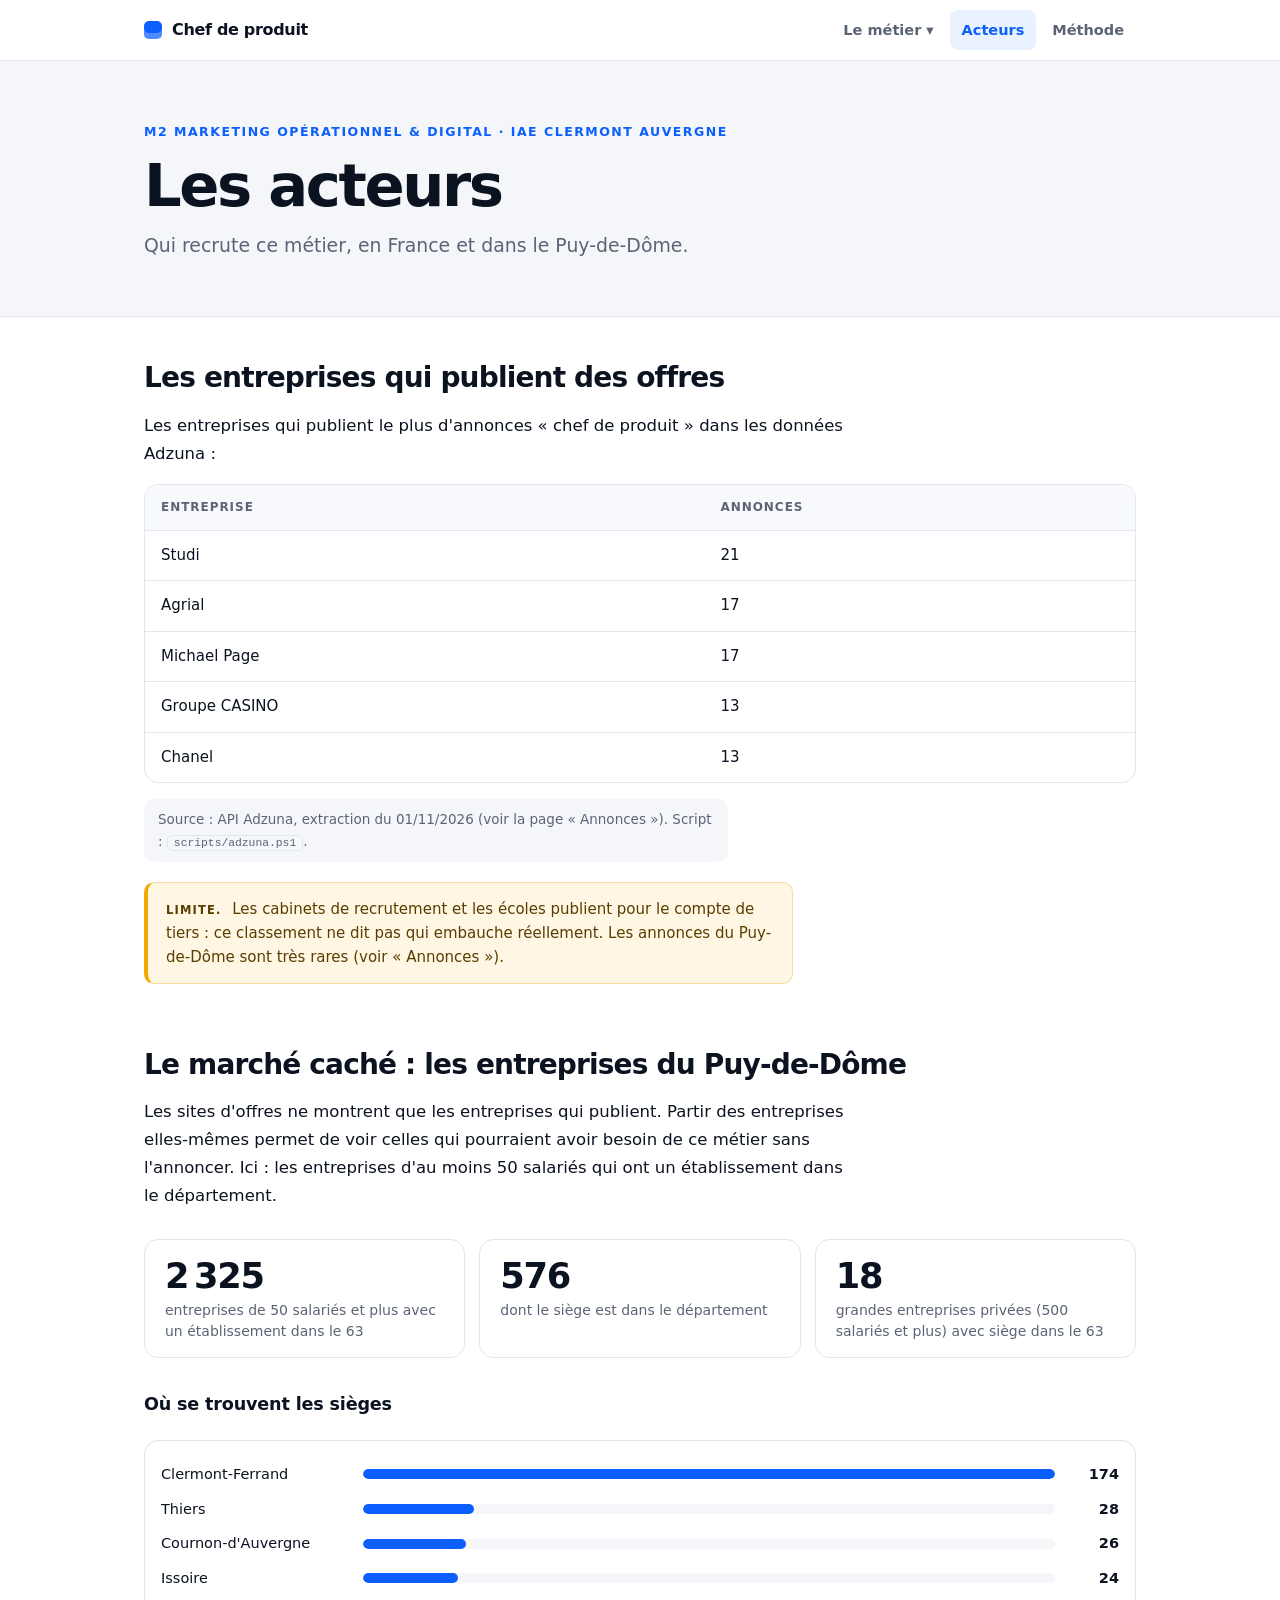
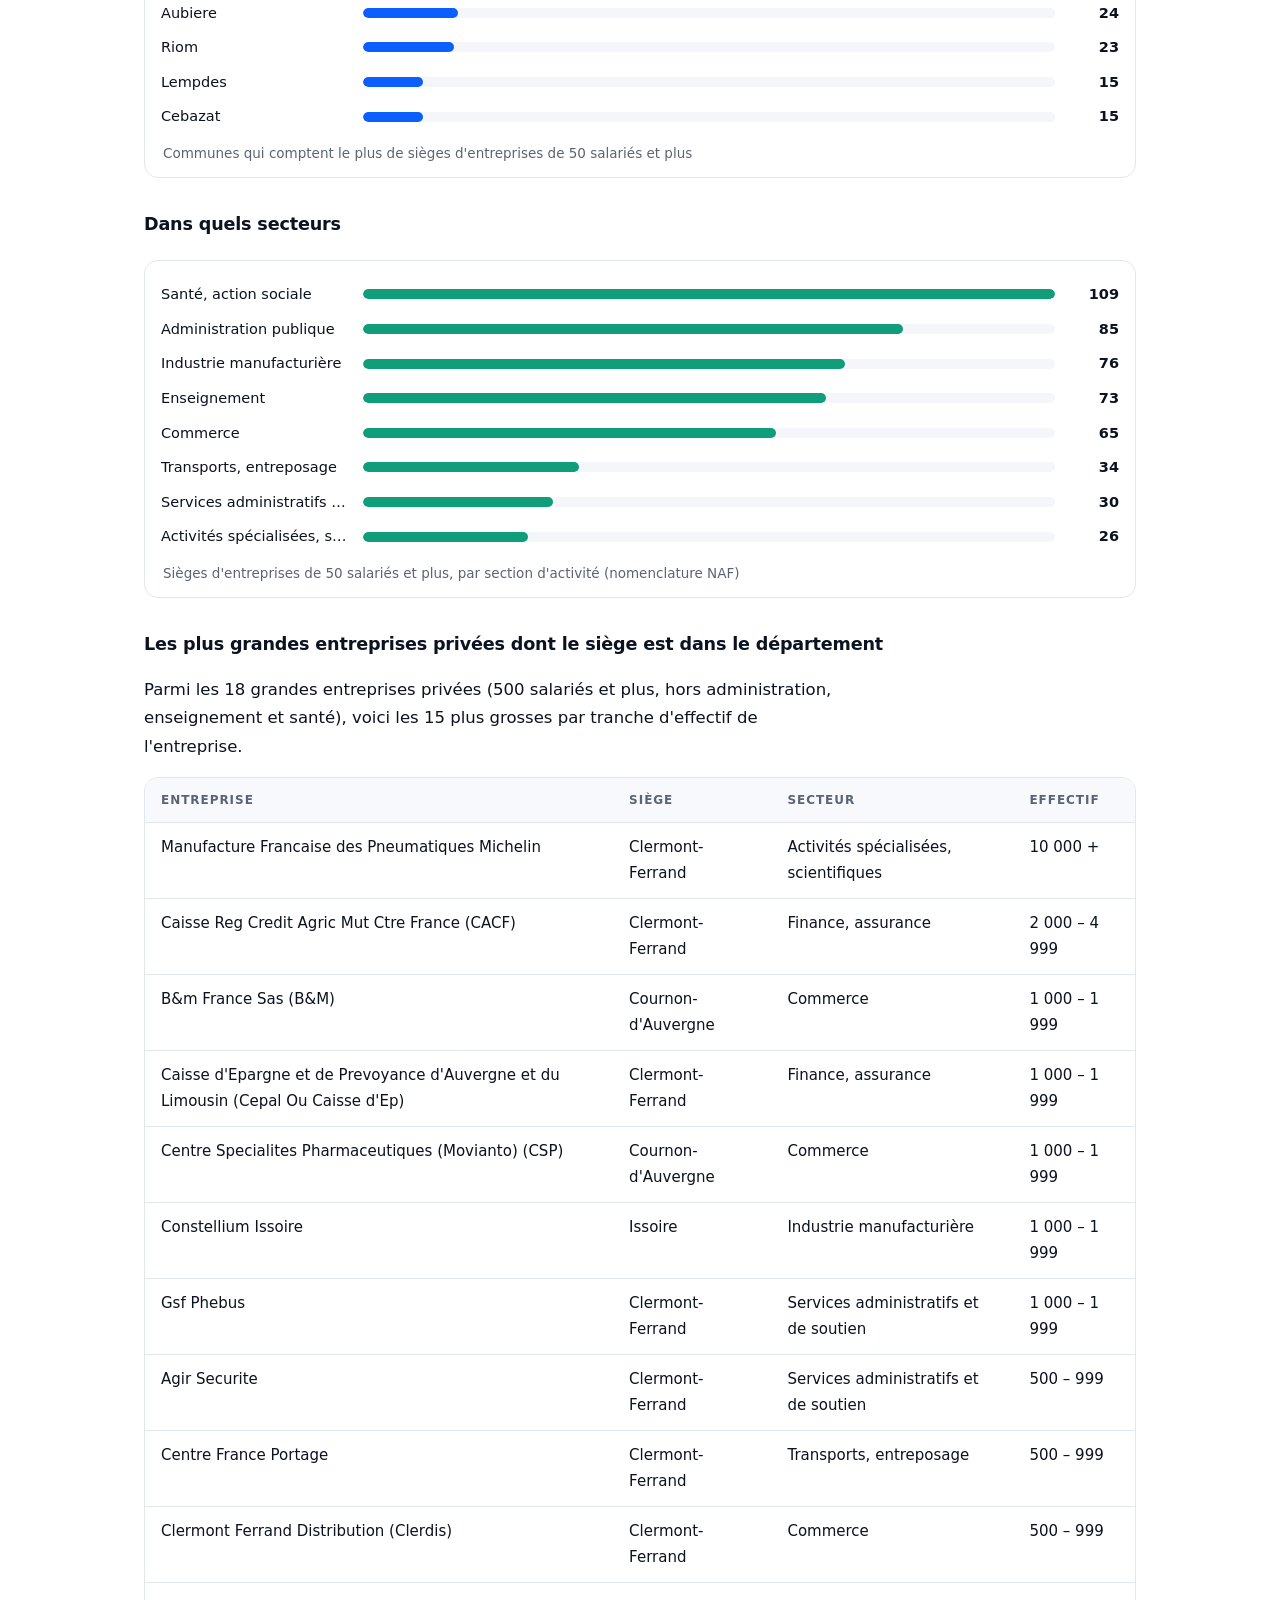
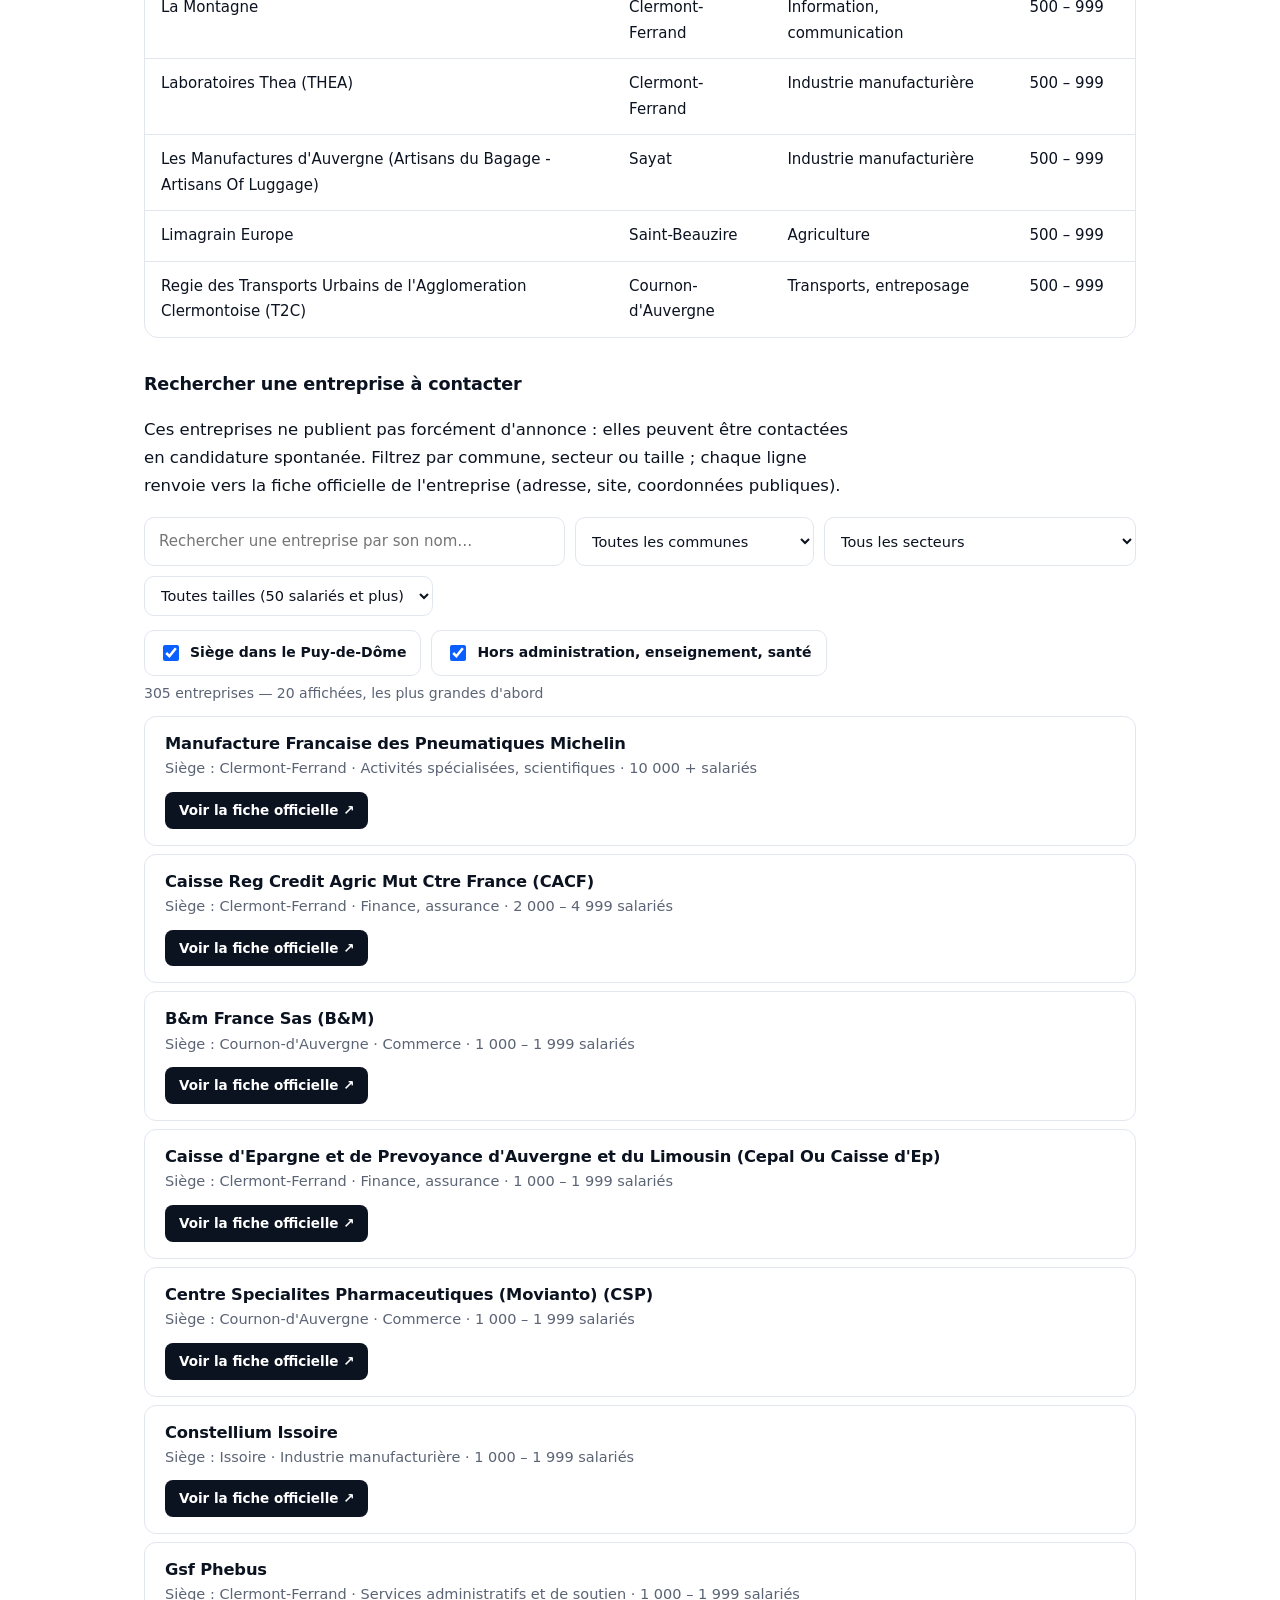
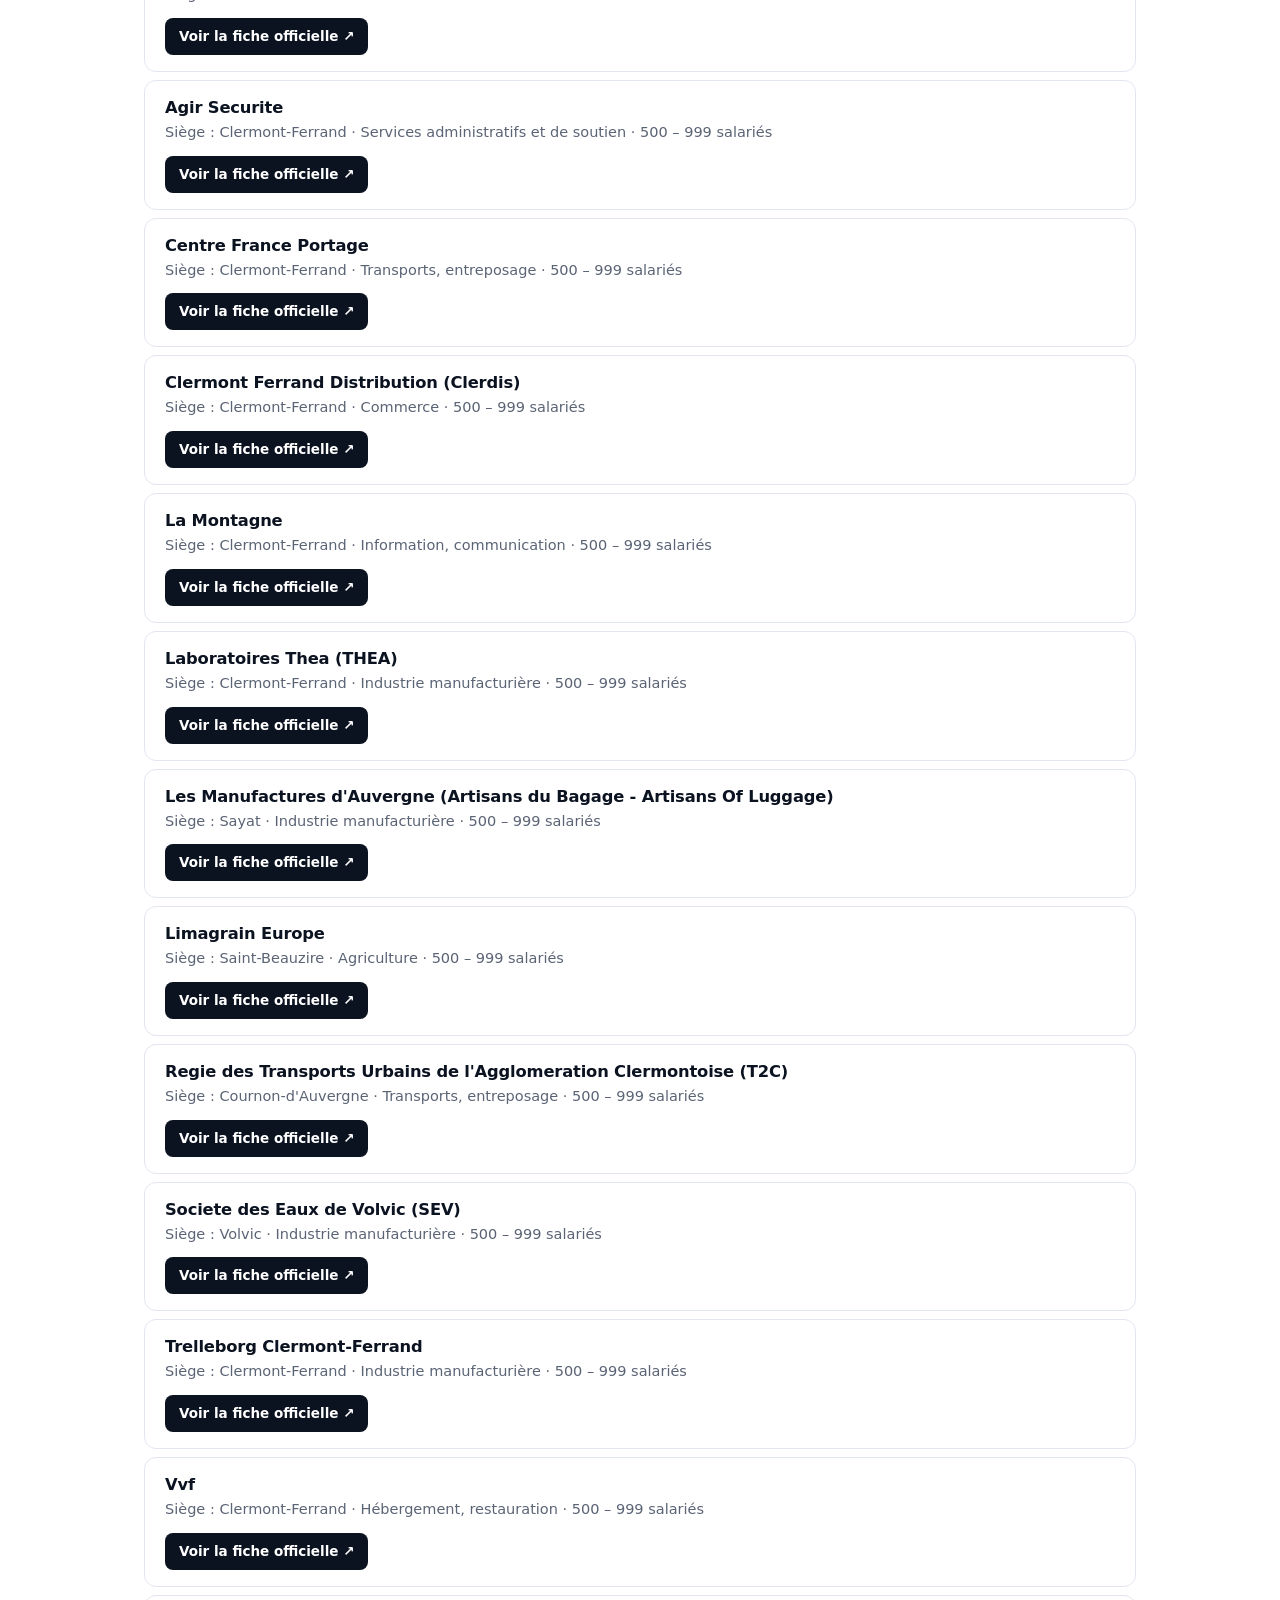
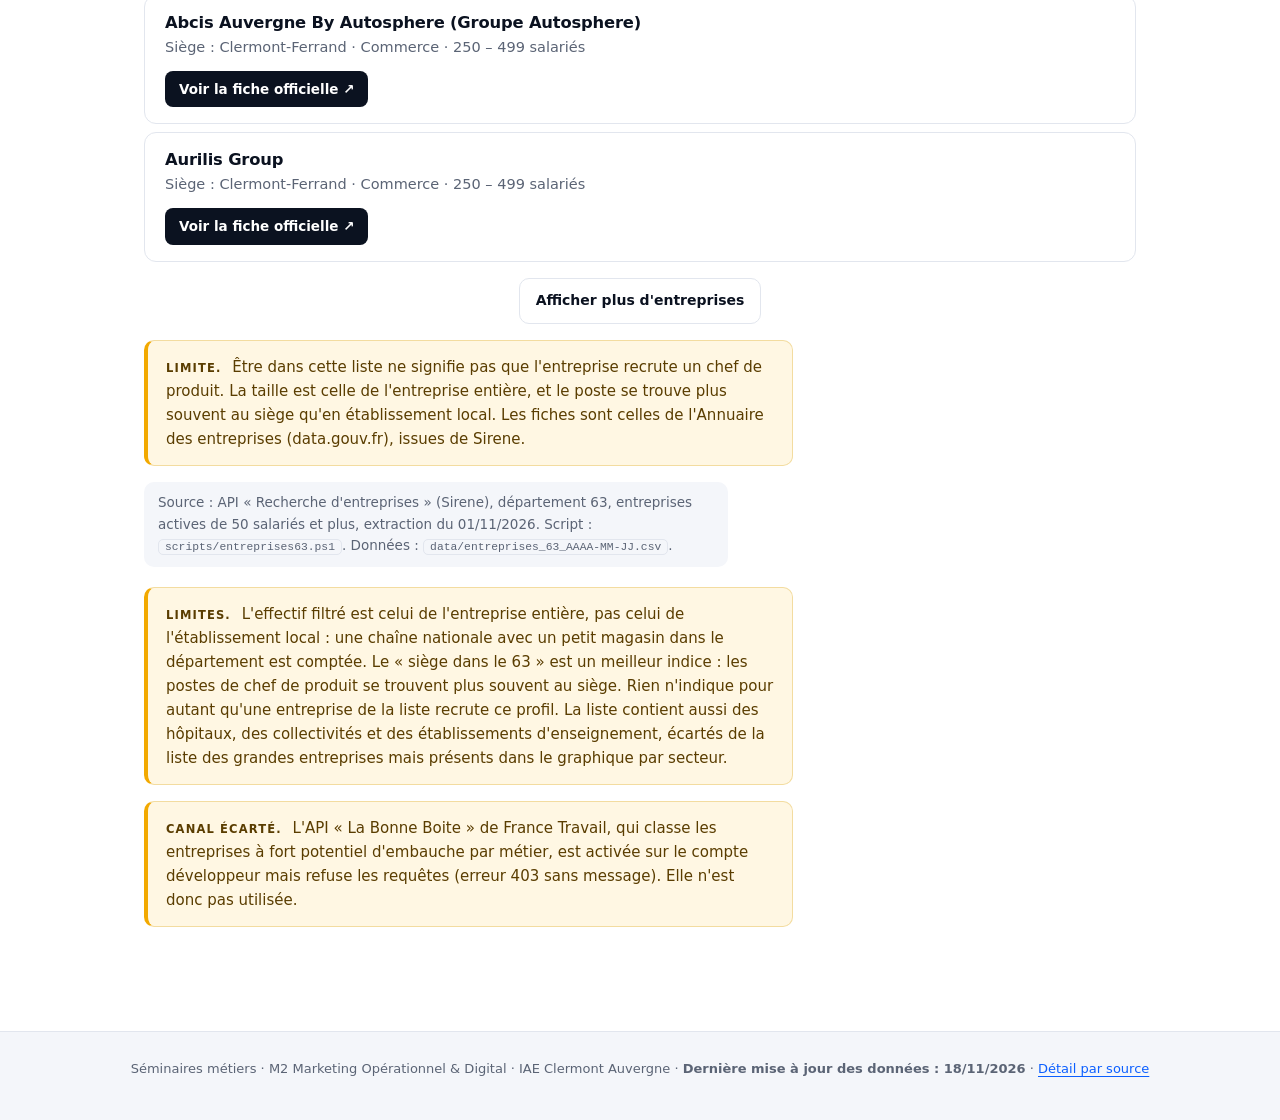
==== acteurs.html @ 7cf9a674 "Dates de mise a jour : pied de page, dates par source dans Methode, phrase obsolete corrigee Co-Auth" ====
<!doctype html>
<html lang="fr">
<head>
<meta charset="utf-8">
<meta name="viewport" content="width=device-width, initial-scale=1">
<title>Acteurs · chef de produit</title>
<link rel="icon" href="data:image/svg+xml,%3Csvg xmlns='http://www.w3.org/2000/svg' viewBox='0 0 32 32'%3E%3Crect width='32' height='32' rx='7' fill='%230b5fff'/%3E%3C/svg%3E">
<link rel="stylesheet" href="style.css?v=202611182126">
</head>
<body>
<main>
  <h1>Les acteurs</h1>
  <p class="chapeau">Qui recrute ce métier, en France et dans le Puy-de-Dôme.</p>

  <h2>Les entreprises qui publient des offres</h2>
  <p>Les entreprises qui publient le plus d'annonces « chef de produit » dans les données Adzuna :</p>
  <table id="t-entreprises"></table>
  <p class="source">Source : API Adzuna, extraction du <span class="date"></span> (voir la page « Annonces »). Script : <code>scripts/adzuna.ps1</code>.</p>
  <div class="limite"><strong>Limite.</strong> Les cabinets de recrutement et les écoles publient pour le compte de tiers : ce classement ne dit pas qui embauche réellement. Les annonces du Puy-de-Dôme sont très rares (voir « Annonces »).</div>

  <h2>Le marché caché : les entreprises du Puy-de-Dôme</h2>
  <p>Les sites d'offres ne montrent que les entreprises qui publient. Partir des entreprises elles-mêmes permet de voir celles qui pourraient avoir besoin de ce métier sans l'annoncer. Ici : les entreprises d'au moins 50 salariés qui ont un établissement dans le département.</p>
  <div class="cartes" id="cartes-ent"></div>
  <h3>Où se trouvent les sièges</h3>
  <figure><div id="b-communes"></div><figcaption>Communes qui comptent le plus de sièges d'entreprises de 50 salariés et plus</figcaption></figure>
  <h3>Dans quels secteurs</h3>
  <figure><div id="b-sections"></div><figcaption>Sièges d'entreprises de 50 salariés et plus, par section d'activité (nomenclature NAF)</figcaption></figure>
  <h3>Les plus grandes entreprises privées dont le siège est dans le département</h3>
  <p id="texte-grandes"></p>
  <table id="t-grandes"></table>

  <h3 id="repertoire">Rechercher une entreprise à contacter</h3>
  <p>Ces entreprises ne publient pas forcément d'annonce : elles peuvent être contactées en candidature spontanée. Filtrez par commune, secteur ou taille ; chaque ligne renvoie vers la fiche officielle de l'entreprise (adresse, site, coordonnées publiques).</p>
  <div class="recherche">
    <input id="e-q" type="search" placeholder="Rechercher une entreprise par son nom…" aria-label="Rechercher une entreprise">
    <select id="e-commune" aria-label="Commune"><option value="">Toutes les communes</option></select>
    <select id="e-secteur" aria-label="Secteur d'activité"><option value="">Tous les secteurs</option></select>
    <select id="e-taille" aria-label="Taille de l'entreprise">
      <option value="0">Toutes tailles (50 salariés et plus)</option>
      <option value="3">200 salariés et plus</option>
      <option value="5">500 salariés et plus</option>
      <option value="7">2 000 salariés et plus</option>
    </select>
  </div>
  <div class="recherche">
    <label class="filtre-alt"><input type="checkbox" id="e-siege" checked> Siège dans le Puy-de-Dôme</label>
    <label class="filtre-alt"><input type="checkbox" id="e-prive" checked> Hors administration, enseignement, santé</label>
  </div>
  <p class="discret-liste" id="e-compte" aria-live="polite"></p>
  <ul class="annonces" id="e-liste"></ul>
  <button id="e-plus" type="button" class="bouton-plus">Afficher plus d'entreprises</button>
  <div class="limite"><strong>Limite.</strong> Être dans cette liste ne signifie pas que l'entreprise recrute un chef de produit. La taille est celle de l'entreprise entière, et le poste se trouve plus souvent au siège qu'en établissement local. Les fiches sont celles de l'Annuaire des entreprises (data.gouv.fr), issues de Sirene.</div>
  <p class="source">Source : API « Recherche d'entreprises » (Sirene), département 63, entreprises actives de 50 salariés et plus, extraction du <span class="date-ent"></span>. Script : <code>scripts/entreprises63.ps1</code>. Données : <code>data/entreprises_63_AAAA-MM-JJ.csv</code>.</p>
  <div class="limite"><strong>Limites.</strong> L'effectif filtré est celui de l'entreprise entière, pas celui de l'établissement local : une chaîne nationale avec un petit magasin dans le département est comptée. Le « siège dans le 63 » est un meilleur indice : les postes de chef de produit se trouvent plus souvent au siège. Rien n'indique pour autant qu'une entreprise de la liste recrute ce profil. La liste contient aussi des hôpitaux, des collectivités et des établissements d'enseignement, écartés de la liste des grandes entreprises mais présents dans le graphique par secteur.</div>
  <div class="limite"><strong>Canal écarté.</strong> L'API « La Bonne Boite » de France Travail, qui classe les entreprises à fort potentiel d'embauche par métier, est activée sur le compte développeur mais refuse les requêtes (erreur 403 sans message). Elle n'est donc pas utilisée.</div>
</main>
<script src="donnees.js?v=202611182126"></script>
<script src="entreprises_liste.js?v=202611182126"></script>
<script src="commun.js?v=202611182126"></script>
<script>
(function () {
  var A = window.DONNEES.annonces;
  document.querySelectorAll(".date").forEach(function (e) { e.textContent = A.extraction; });
  document.getElementById("t-entreprises").innerHTML = "<tr><th>Entreprise</th><th>Annonces</th></tr>" +
    A.entreprises.slice(0, 5).map(function (e) { return "<tr><td>" + e.nom + "</td><td>" + e.nombre + "</td></tr>"; }).join("");

  var E = window.DONNEES.entreprises63;
  document.querySelectorAll(".date-ent").forEach(function (e) { e.textContent = E.extraction; });
  var carte = function (v, l) { return '<div class="carte"><div class="valeur">' + v + '</div><div class="legende">' + l + "</div></div>"; };
  document.getElementById("cartes-ent").innerHTML =
    carte(fmt(E.total), "entreprises de 50 salariés et plus avec un établissement dans le 63") +
    carte(fmt(E.siege_63), "dont le siège est dans le département") +
    carte(fmt(E.nb_grandes), "grandes entreprises privées (500 salariés et plus) avec siège dans le 63");
  var casse = casseNom;
  barres("b-communes", E.communes.map(function (c) { return { nom: casse(c.nom), nombre: c.nombre }; }), "var(--serie1)");
  var sections = { A: "Agriculture", B: "Industries extractives", C: "Industrie manufacturière", D: "Énergie", E: "Eau, déchets", F: "Construction", G: "Commerce", H: "Transports, entreposage", I: "Hébergement, restauration", J: "Information, communication", K: "Finance, assurance", L: "Immobilier", M: "Activités spécialisées, scientifiques", N: "Services administratifs et de soutien", O: "Administration publique", P: "Enseignement", Q: "Santé, action sociale", R: "Arts, spectacles", S: "Autres services" };
  barres("b-sections", E.sections.map(function (s) { return { nom: sections[s.code] || s.code, nombre: s.nombre }; }), "var(--serie3)");
  var tranches = { "53": "10 000 +", "52": "5 000 – 9 999", "51": "2 000 – 4 999", "42": "1 000 – 1 999", "41": "500 – 999" };
  document.getElementById("texte-grandes").textContent = "Parmi les " + fmt(E.nb_grandes) + " grandes entreprises privées (500 salariés et plus, hors administration, enseignement et santé), voici les " + E.grandes.length + " plus grosses par tranche d'effectif de l'entreprise.";
  document.getElementById("t-grandes").innerHTML = "<tr><th>Entreprise</th><th>Siège</th><th>Secteur</th><th>Effectif</th></tr>" +
    E.grandes.map(function (g) { return "<tr><td>" + casse(g.nom) + "</td><td>" + casse(g.commune) + "</td><td>" + (sections[g.section] || g.section) + "</td><td>" + (tranches[g.tranche] || g.tranche) + "</td></tr>"; }).join("");
})();
</script>
<script>
// Répertoire des entreprises du Puy-de-Dôme : filtres combinables, liste paginée, lien vers la fiche officielle.
(function () {
  var LISTE = window.LISTE_ENTREPRISES || [], PAS = 20, affiche = PAS;
  var SECTIONS = { A: "Agriculture", B: "Industries extractives", C: "Industrie manufacturière", D: "Énergie", E: "Eau, déchets", F: "Construction", G: "Commerce", H: "Transports, entreposage", I: "Hébergement, restauration", J: "Information, communication", K: "Finance, assurance", L: "Immobilier", M: "Activités spécialisées, scientifiques", N: "Services administratifs et de soutien", O: "Administration publique", P: "Enseignement", Q: "Santé, action sociale", R: "Arts, spectacles", S: "Autres services" };
  var TRANCHES = { "21": "50 – 99 salariés", "22": "100 – 199", "31": "200 – 249", "32": "250 – 499", "41": "500 – 999", "42": "1 000 – 1 999", "51": "2 000 – 4 999", "52": "5 000 – 9 999", "53": "10 000 +" };
  var RANG = { "21": 1, "22": 2, "31": 3, "32": 4, "41": 5, "42": 6, "51": 7, "52": 8, "53": 9 };
  var casse = casseNom;
  var esc = function (s) { return String(s == null ? "" : s).replace(/[&<>"']/g, function (c) { return { "&": "&amp;", "<": "&lt;", ">": "&gt;", '"': "&quot;", "'": "&#39;" }[c]; }); };
  var communesDe = function (e) { var l = e.communes ? e.communes.split(" / ") : []; if (e.siege && l.indexOf(e.siege) === -1) l.push(e.siege); return l; };

  // Options des menus : communes les plus représentées, secteurs présents.
  var compte = {}, secteurs = {};
  LISTE.forEach(function (e) { communesDe(e).forEach(function (c) { compte[c] = (compte[c] || 0) + 1; }); secteurs[e.section] = true; });
  var communes = Object.keys(compte).sort(function (a, b) { return compte[b] - compte[a] || (a < b ? -1 : 1); }).slice(0, 40);
  document.getElementById("e-commune").insertAdjacentHTML("beforeend", communes.map(function (c) { return '<option value="' + esc(c) + '">' + esc(casse(c)) + " (" + compte[c] + ")</option>"; }).join(""));
  document.getElementById("e-secteur").insertAdjacentHTML("beforeend", Object.keys(secteurs).filter(function (k) { return SECTIONS[k]; }).sort(function (a, b) { return SECTIONS[a] < SECTIONS[b] ? -1 : 1; })
    .map(function (k) { return '<option value="' + k + '">' + esc(SECTIONS[k]) + "</option>"; }).join(""));

  var dessiner = function () {
    var q = document.getElementById("e-q").value.trim().toLowerCase(), commune = document.getElementById("e-commune").value, secteur = document.getElementById("e-secteur").value;
    var taille = parseInt(document.getElementById("e-taille").value, 10), siege = document.getElementById("e-siege").checked, prive = document.getElementById("e-prive").checked;
    var trouvees = LISTE.filter(function (e) {
      return (!siege || e.s63 === 1) && (!prive || (["O", "P", "Q"].indexOf(e.section) === -1 && !/ASSOCIATION|HOSPITAL/i.test(e.nom))) && (!secteur || e.section === secteur) &&
        (!taille || (RANG[e.tranche] || 0) >= taille) && (!commune || communesDe(e).indexOf(commune) !== -1) && (!q || String(e.nom).toLowerCase().indexOf(q) !== -1);
    }).sort(function (a, b) { return (RANG[b.tranche] || 0) - (RANG[a.tranche] || 0) || (a.nom < b.nom ? -1 : 1); });
    document.getElementById("e-compte").textContent = fmt(trouvees.length) + " entreprise" + (trouvees.length > 1 ? "s" : "") + (trouvees.length > affiche ? " — " + affiche + " affichées, les plus grandes d'abord" : "");
    document.getElementById("e-liste").innerHTML = trouvees.slice(0, affiche).map(function (e) {
      var meta = [e.s63 ? "Siège : " + casse(e.siege) : "Siège : " + casse(e.siege) + " (établissement dans le 63)", SECTIONS[e.section], TRANCHES[e.tranche] ? TRANCHES[e.tranche] + (RANG[e.tranche] > 1 ? " salariés" : "") : ""].filter(Boolean).map(esc).join(" · ");
      return '<li class="annonce"><div class="a-tete"><strong>' + esc(casse(e.nom)) + "</strong></div><div class=\"a-meta\">" + meta + "</div>" +
        '<a class="a-lien" href="https://annuaire-entreprises.data.gouv.fr/entreprise/' + encodeURIComponent(e.siren) + '" target="_blank" rel="noopener noreferrer">Voir la fiche officielle ↗</a></li>';
    }).join("") || "<li class='annonce'>Aucune entreprise ne correspond.</li>";
    document.getElementById("e-plus").style.display = trouvees.length > affiche ? "" : "none";
  };
  ["e-q"].forEach(function (id) { document.getElementById(id).addEventListener("input", function () { affiche = PAS; dessiner(); }); });
  ["e-commune", "e-secteur", "e-taille", "e-siege", "e-prive"].forEach(function (id) { document.getElementById(id).addEventListener("change", function () { affiche = PAS; dessiner(); }); });
  document.getElementById("e-plus").addEventListener("click", function () { affiche += PAS; dessiner(); });
  dessiner();
})();
</script>
</body>
</html>
---- style.css ----
/* Style sobre et net : blanc, encre, un bleu vif, filets fins. Aucune police ni bibliothèque externe. Thème clair uniquement. */
:root {
  color-scheme: light;
  --fond: #ffffff; --bande: #f4f6fa; --carte: #ffffff; --texte: #0b1220; --discret: #5b6475; --trait: #e2e6ee;
  --encre: #0b1220; --accent: #0b5fff; --accent-doux: #eaf1ff;
  --limite: #5a3d00; --limite-fond: #fff7e3; --limite-trait: #f2a900;
  --serie1: #0b5fff; --serie2: #e5484d; --serie3: #0f9d7a;
  --police: "Inter", "Segoe UI Variable Display", "Segoe UI Variable", "Segoe UI", system-ui, -apple-system, Roboto, "Helvetica Neue", Arial, sans-serif;
  --ombre: 0 1px 2px rgba(11, 18, 32, .04), 0 8px 24px rgba(11, 18, 32, .06);
}
* { box-sizing: border-box; }
html { scroll-behavior: smooth; }
body { margin: 0; background: var(--fond); color: var(--texte); font: 16.5px/1.7 var(--police); -webkit-font-smoothing: antialiased; font-feature-settings: "tnum" 1, "cv11" 1; }
a { color: var(--accent); text-underline-offset: 3px; }
::selection { background: var(--accent); color: #fff; }

/* Navigation fixe, en verre dépoli */
header.site { position: sticky; top: 0; z-index: 30; background: rgba(255, 255, 255, .82); -webkit-backdrop-filter: saturate(180%) blur(14px); backdrop-filter: saturate(180%) blur(14px); border-bottom: 1px solid var(--trait); }
header.site .barre { max-width: 1040px; margin: 0 auto; padding: 0 24px; display: flex; align-items: center; justify-content: space-between; gap: 20px; min-height: 60px; }
header.site a { text-decoration: none; }
header.site .titre { color: var(--texte); font-weight: 750; font-size: 16px; letter-spacing: -.02em; display: flex; align-items: center; gap: 10px; white-space: nowrap; }
header.site .titre::before { content: ""; width: 18px; height: 18px; background: var(--accent); border-radius: 5px; box-shadow: inset 0 -6px 0 rgba(255, 255, 255, .28); }
header.site nav { display: flex; gap: 4px; align-items: center; }
header.site nav > a, header.site .menu-bouton { color: var(--discret); padding: 8px 12px; white-space: nowrap; border: 0; border-radius: 8px; font: inherit; font-size: 14.5px; font-weight: 550; background: none; cursor: pointer; transition: background .12s, color .12s; }
header.site nav > a:hover, header.site .menu-bouton:hover, header.site .menu.ouvert .menu-bouton { color: var(--texte); background: var(--bande); }
header.site nav > a[aria-current], header.site .menu-bouton[aria-current] { color: var(--accent); background: var(--accent-doux); }
header.site .menu { position: relative; display: flex; }
header.site .menu-liste { display: none; position: absolute; top: calc(100% + 6px); left: 0; z-index: 40; min-width: 230px; background: #fff; border: 1px solid var(--trait); border-radius: 12px; box-shadow: 0 16px 40px rgba(11, 18, 32, .14); padding: 6px; }
header.site .menu:hover .menu-liste, header.site .menu:focus-within .menu-liste, header.site .menu.ouvert .menu-liste { display: block; }
header.site .menu::after { content: ""; position: absolute; left: 0; right: 0; top: 100%; height: 8px; }
header.site .menu-liste a { display: block; color: var(--texte); padding: 9px 12px; border-radius: 8px; font-size: 14.5px; font-weight: 500; }
header.site .menu-liste a:hover { background: var(--bande); }
header.site .menu-liste a[aria-current] { color: var(--accent); background: var(--accent-doux); font-weight: 650; }
@media (max-width: 760px) { header.site .barre { flex-direction: column; align-items: flex-start; gap: 2px; padding: 10px 20px 6px; } header.site nav { margin-left: -12px; flex-wrap: wrap; } }

/* Bandeau d'en-tête de chaque page */
.hero { background: var(--bande); border-bottom: 1px solid var(--trait); }
.hero .contenu { max-width: 1040px; margin: 0 auto; padding: 60px 24px 56px; display: grid; grid-template-columns: minmax(0, 1fr); gap: 36px; align-items: end; }
.hero-accueil .contenu { grid-template-columns: minmax(0, 1.25fr) minmax(0, .75fr); }
.hero .surtitre { margin: 0 0 14px; font-size: 12.5px; font-weight: 650; letter-spacing: .12em; text-transform: uppercase; color: var(--accent); }
.hero h1 { margin: 0 0 14px; font-size: clamp(2.3rem, 5.4vw, 3.7rem); line-height: 1.03; font-weight: 780; letter-spacing: -.04em; max-width: 18ch; }
.hero p.chapeau { margin: 0; color: var(--discret); font-size: 1.18rem; line-height: 1.55; max-width: 52ch; }
.hero-chiffres { display: grid; gap: 0; background: #fff; border: 1px solid var(--trait); border-radius: 14px; box-shadow: var(--ombre); }
.hero-chiffres > div { padding: 16px 20px; border-top: 1px solid var(--trait); }
.hero-chiffres > div:first-child { border-top: 0; }
.hero-chiffres .valeur { font-size: 2.1rem; line-height: 1.05; font-weight: 780; letter-spacing: -.03em; }
.hero-chiffres .legende { font-size: 13.5px; color: var(--discret); margin-top: 3px; line-height: 1.4; }
@media (max-width: 820px) { .hero-accueil .contenu { grid-template-columns: 1fr; } .hero .contenu { padding: 40px 20px 38px; } }

/* Contenu */
main { max-width: 1040px; margin: 0 auto; padding: 44px 24px 88px; }
h2 { font-size: 1.75rem; line-height: 1.2; margin: 64px 0 10px; font-weight: 750; letter-spacing: -.03em; }
main > h2:first-child, .questions h2 { margin-top: 0; }
h3 { font-size: 1.1rem; margin: 32px 0 6px; font-weight: 680; letter-spacing: -.01em; }
p { max-width: 68ch; }
ul.liste, ol.liste { padding-left: 22px; max-width: 68ch; }
ul.liste li, ol.liste li { margin: 5px 0; }
code { font-family: "Cascadia Mono", "SF Mono", Consolas, monospace; font-size: .84em; background: var(--bande); border: 1px solid var(--trait); padding: 1px 6px; border-radius: 5px; }

/* Page d'accueil */
.accueil .texte { max-width: 66ch; margin-top: 0; }
.accueil .texte h2 { font-size: 1.2rem; margin: 38px 0 6px; letter-spacing: -.02em; }
.puces { display: flex; flex-wrap: wrap; gap: 8px; padding: 0; list-style: none; margin: 12px 0 0; }
.puces li { border: 1px solid var(--trait); padding: 4px 12px; font-size: 14px; border-radius: 999px; background: #fff; font-weight: 500; }
.boutons { display: grid; grid-template-columns: repeat(auto-fill, minmax(290px, 1fr)); gap: 14px; margin: 40px 0 0; }
.bouton { position: relative; display: block; text-decoration: none; color: var(--texte); padding: 22px 56px 22px 22px; background: #fff; border: 1px solid var(--trait); border-radius: 14px; transition: border-color .15s, transform .15s, box-shadow .15s; }
.bouton::after { content: "→"; position: absolute; right: 18px; top: 20px; width: 30px; height: 30px; border-radius: 50%; background: var(--bande); color: var(--texte); display: grid; place-items: center; font-size: 1rem; transition: background .15s, color .15s; }
.bouton:hover { border-color: var(--accent); transform: translateY(-2px); box-shadow: var(--ombre); }
.bouton:hover::after { background: var(--accent); color: #fff; }
.bouton strong { display: block; font-size: 1.08rem; font-weight: 700; letter-spacing: -.015em; margin-bottom: 4px; }
.bouton span { font-size: 14.5px; color: var(--discret); line-height: 1.5; display: block; }

/* Questions posées au marché */
.questions { margin-top: 64px; }
.questions ol { list-style: none; padding: 0; margin: 16px 0 0; counter-reset: q; display: grid; gap: 10px; }
.questions li { counter-increment: q; display: grid; grid-template-columns: 40px 1fr auto; gap: 4px 16px; align-items: start; padding: 18px 20px; background: #fff; border: 1px solid var(--trait); border-radius: 14px; }
.questions li::before { content: counter(q); width: 32px; height: 32px; border-radius: 9px; background: var(--accent-doux); color: var(--accent); font-weight: 750; display: grid; place-items: center; font-size: 15px; }
.q-texte strong { display: block; font-size: 1rem; line-height: 1.4; font-weight: 650; }
.q-texte span { display: block; margin-top: 4px; font-size: 14.5px; color: var(--discret); line-height: 1.55; }
.q-etat { display: flex; flex-direction: column; align-items: flex-end; gap: 4px; font-size: 14px; white-space: nowrap; }
.q-etat em { font-style: normal; font-size: 12px; font-weight: 650; display: inline-flex; align-items: center; gap: 6px; padding: 2px 10px; border-radius: 999px; }
.q-etat em::before { content: ""; width: 7px; height: 7px; border-radius: 50%; background: currentColor; }
.q-etat em.repondu { color: #0a7a5e; background: #e6f6f1; }
.q-etat em.partiel { color: #8a5b00; background: #fff3d6; }
@media (max-width: 640px) { .questions li { grid-template-columns: 36px 1fr; padding: 16px; } .q-etat { grid-column: 2; flex-direction: row; flex-wrap: wrap; align-items: center; gap: 6px 14px; } }

/* Chiffres clés */
.cartes { display: grid; grid-template-columns: repeat(auto-fit, minmax(200px, 1fr)); gap: 14px; margin: 28px 0; }
.carte { padding: 18px 20px 16px; background: #fff; border: 1px solid var(--trait); border-radius: 14px; }
.carte .valeur { font-size: 2.2rem; line-height: 1.05; font-weight: 780; letter-spacing: -.035em; }
.carte .legende { margin-top: 6px; font-size: 14px; line-height: 1.45; color: var(--discret); }

/* Sources et limites */
.source { font-size: 13.5px; line-height: 1.6; color: var(--discret); background: var(--bande); border-radius: 10px; padding: 10px 14px; margin: 12px 0 20px; max-width: 68ch; }
.limite { font-size: 15px; line-height: 1.6; padding: 14px 18px; margin: 16px 0; border: 1px solid #f3dca0; border-left: 4px solid var(--limite-trait); border-radius: 10px; background: var(--limite-fond); color: var(--limite); max-width: 68ch; }
.limite strong:first-child { font-size: 11.5px; letter-spacing: .1em; text-transform: uppercase; margin-right: 6px; }

/* Graphiques */
figure { margin: 20px 0; padding: 16px 16px 10px; background: #fff; border: 1px solid var(--trait); border-radius: 14px; }
figure svg { width: 100%; height: auto; display: block; }
figcaption { font-size: 13.5px; color: var(--discret); margin: 8px 2px 2px; }
.duo { display: grid; grid-template-columns: 1fr 1fr; gap: 16px; }
.duo figure { margin: 0; }
@media (max-width: 720px) { .duo { grid-template-columns: 1fr; } }

/* Carte de France */
.carte-zone { display: grid; grid-template-columns: minmax(0, 1.15fr) minmax(0, .85fr); gap: 16px; align-items: start; margin: 14px 0; }
.carte-zone figure { margin: 0; }
.carte-france svg { max-height: 520px; }
.carte-niveaux { display: inline-flex; padding: 3px; background: var(--bande); border-radius: 10px; margin: 0 0 10px; }
.carte-niveaux button { font: inherit; font-size: 13.5px; font-weight: 600; padding: 6px 16px; border: 0; border-radius: 8px; background: transparent; color: var(--discret); cursor: pointer; }
.carte-niveaux button.actif { background: #fff; color: var(--texte); box-shadow: 0 1px 3px rgba(11, 18, 32, .14); }
path.region { stroke: #fff; stroke-width: 1; cursor: pointer; outline: none; }
path.region:hover, path.region:focus-visible { stroke: var(--encre); stroke-width: 2; }
path.region.choisie { stroke: var(--encre); stroke-width: 3; }
.carte-detail { background: #fff; border: 1px solid var(--trait); border-radius: 14px; padding: 18px 20px; }
.carte-detail h4 { margin: 0 0 2px; font-size: 1.1rem; font-weight: 700; letter-spacing: -.02em; }
.carte-detail .gros { margin: 0; font-size: 2.4rem; font-weight: 780; letter-spacing: -.035em; color: var(--accent); line-height: 1.15; }
.carte-detail .discret { margin: 6px 0 4px; font-size: 14px; color: var(--discret); }
.carte-detail ul { margin: 4px 0 0; padding-left: 18px; font-size: 14.5px; }
.carte-detail li { margin: 2px 0; }
@media (max-width: 720px) { .carte-zone { grid-template-columns: 1fr; } }

/* Liste des annonces */
.recherche { display: flex; gap: 10px; flex-wrap: wrap; margin: 14px 0 6px; }
.recherche input[type="search"] { flex: 1 1 260px; font: inherit; font-size: 15px; padding: 11px 14px; border: 1px solid var(--trait); border-radius: 10px; background: #fff; color: var(--texte); }
.recherche input[type="search"]:focus { outline: 3px solid var(--accent-doux); border-color: var(--accent); }
.recherche select { font: inherit; font-size: 14.5px; padding: 10px 12px; border: 1px solid var(--trait); border-radius: 10px; background: #fff; color: var(--texte); max-width: 100%; }
.recherche select:focus { outline: 3px solid var(--accent-doux); border-color: var(--accent); }
.recherche button, .bouton-plus { font: inherit; font-size: 14px; font-weight: 600; padding: 10px 16px; border: 1px solid var(--trait); border-radius: 10px; background: #fff; color: var(--texte); cursor: pointer; transition: border-color .12s; }
.recherche button:hover, .bouton-plus:hover { border-color: var(--encre); }
.filtre-alt { display: flex; align-items: center; gap: 8px; font-size: 14px; font-weight: 600; padding: 10px 14px; border: 1px solid var(--trait); border-radius: 10px; background: #fff; cursor: pointer; }
.filtre-alt input { flex: none; width: 16px; height: 16px; accent-color: var(--accent); }
.bouton-plus { display: block; margin: 16px auto 4px; }
.discret-liste { font-size: 14px; color: var(--discret); margin: 6px 0 10px; }
ul.annonces { list-style: none; padding: 0; margin: 0; display: grid; gap: 8px; }
.annonce { padding: 16px 20px; background: #fff; border: 1px solid var(--trait); border-radius: 12px; transition: border-color .12s; }
.annonce:hover { border-color: #c5cddb; }
.a-tete { display: flex; justify-content: space-between; gap: 12px; align-items: baseline; }
.a-tete strong { font-size: 1.02rem; line-height: 1.35; font-weight: 680; letter-spacing: -.01em; }
.a-date { font-size: 13px; color: var(--discret); white-space: nowrap; }
.a-meta { font-size: 14.5px; color: var(--discret); margin: 3px 0 12px; line-height: 1.5; }
.a-lien { display: inline-block; font-size: 13.5px; font-weight: 650; text-decoration: none; padding: 7px 14px; border-radius: 8px; background: var(--encre); color: #fff; transition: background .12s; }
.a-lien:hover { background: var(--accent); }

/* Barres horizontales */
.barre-ligne { display: grid; grid-template-columns: minmax(110px, 190px) 1fr 52px; align-items: center; gap: 12px; padding: 5px 0; font-size: 14.5px; }
.barre-nom { overflow: hidden; text-overflow: ellipsis; white-space: nowrap; }
.barre-piste { background: var(--bande); height: 10px; border-radius: 99px; overflow: hidden; }
.barre-rempli { display: block; height: 100%; border-radius: 99px; }
.barre-valeur { text-align: right; font-weight: 700; }
@media (max-width: 560px) { .barre-ligne { grid-template-columns: minmax(80px, 120px) 1fr 44px; font-size: 13.5px; } }

/* Tableaux */
table { border-collapse: separate; border-spacing: 0; width: 100%; font-size: 15px; margin: 16px 0; background: #fff; border: 1px solid var(--trait); border-radius: 14px; overflow: hidden; }
th, td { text-align: left; padding: 12px 16px; vertical-align: top; }
th { background: #f8f9fc; color: var(--discret); font-size: 12px; letter-spacing: .08em; text-transform: uppercase; font-weight: 650; }
tr + tr td { border-top: 1px solid var(--trait); }
@media (max-width: 640px) { table { display: block; overflow-x: auto; } }

/* Blocs repliables */
details { background: #fff; border: 1px solid var(--trait); border-radius: 12px; padding: 0 18px; margin: 10px 0; max-width: 68ch; }
details[open] { padding-bottom: 6px; }
summary { cursor: pointer; font-weight: 650; padding: 14px 0; list-style: none; display: flex; justify-content: space-between; gap: 12px; }
summary::-webkit-details-marker { display: none; }
summary::after { content: "+"; font-size: 1.3rem; line-height: 1; color: var(--accent); }
details[open] summary::after { content: "–"; }
details p, details ul { font-size: 15px; }

/* Pied de page */
footer { background: var(--bande); border-top: 1px solid var(--trait); padding: 26px 24px 40px; font-size: 13px; color: var(--discret); text-align: center; }
@media (max-width: 560px) { body { font-size: 16px; } main { padding-top: 32px; } h2 { margin-top: 48px; } }
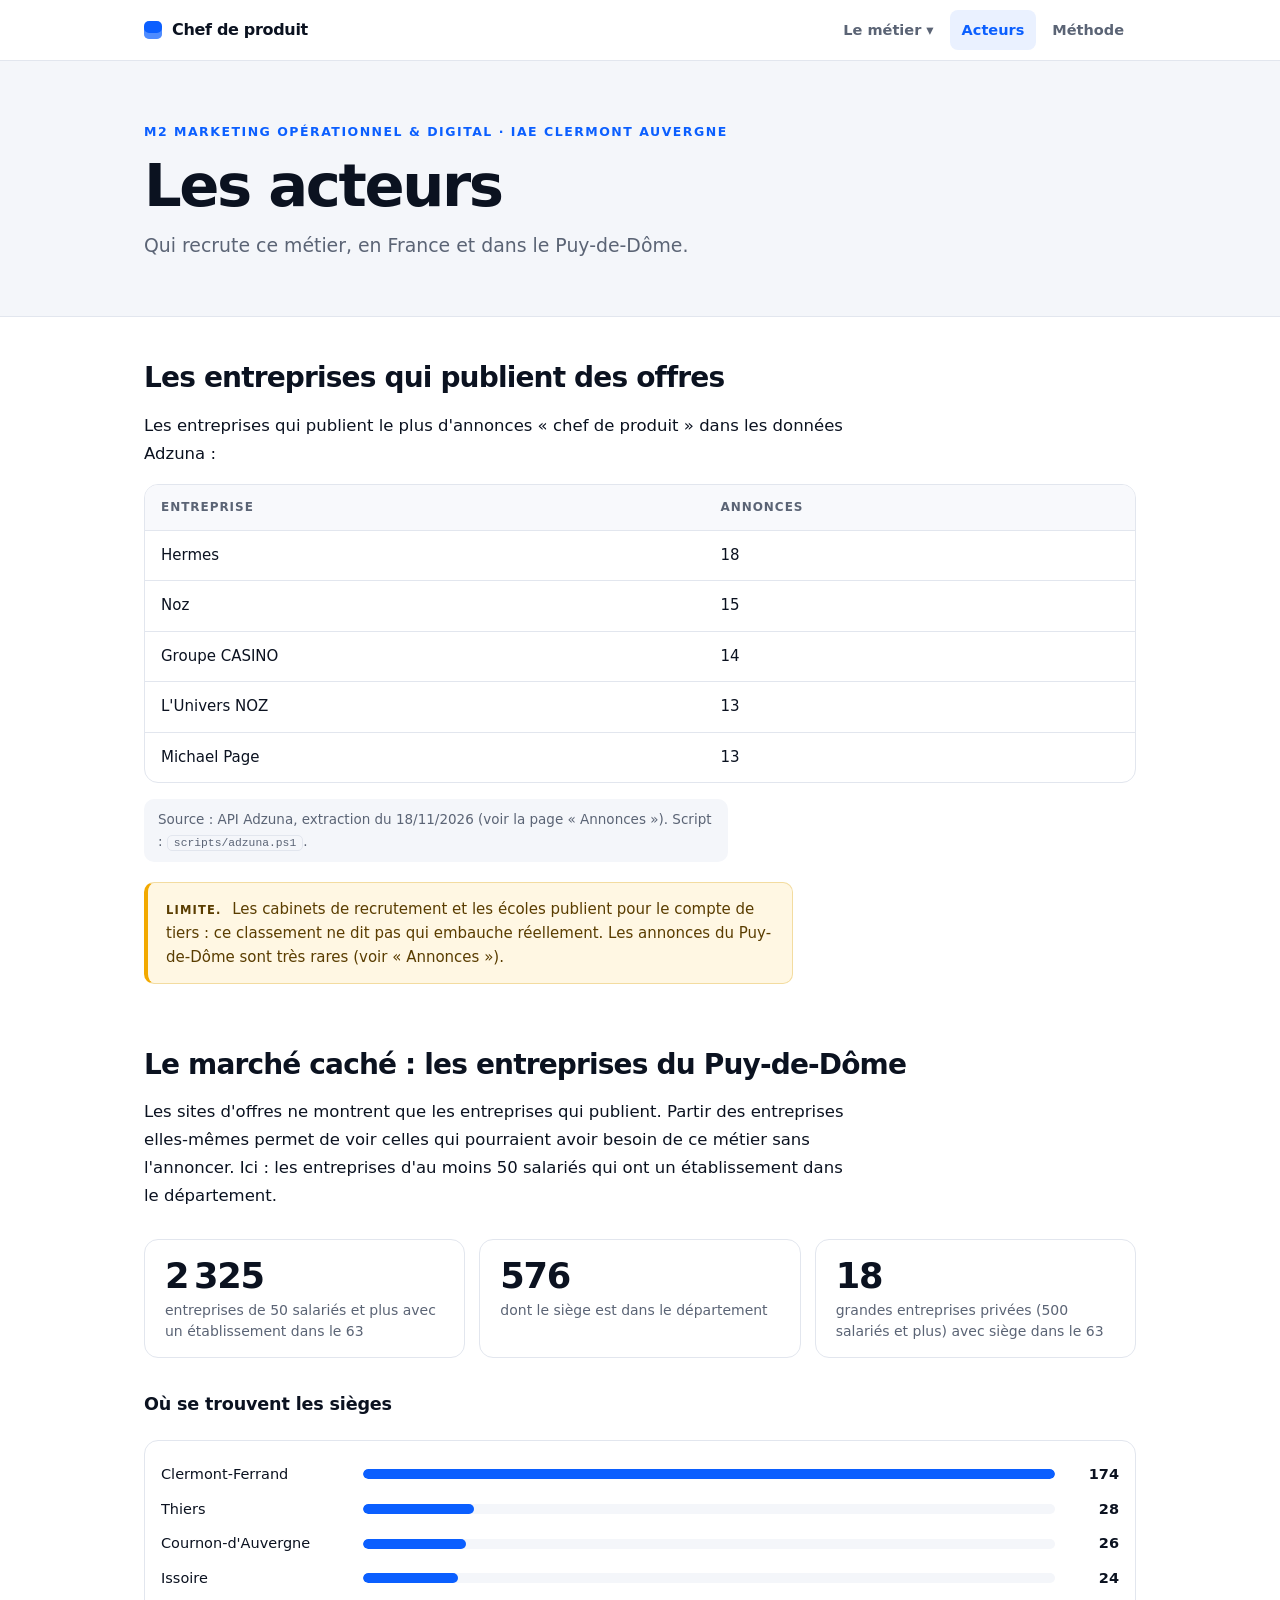
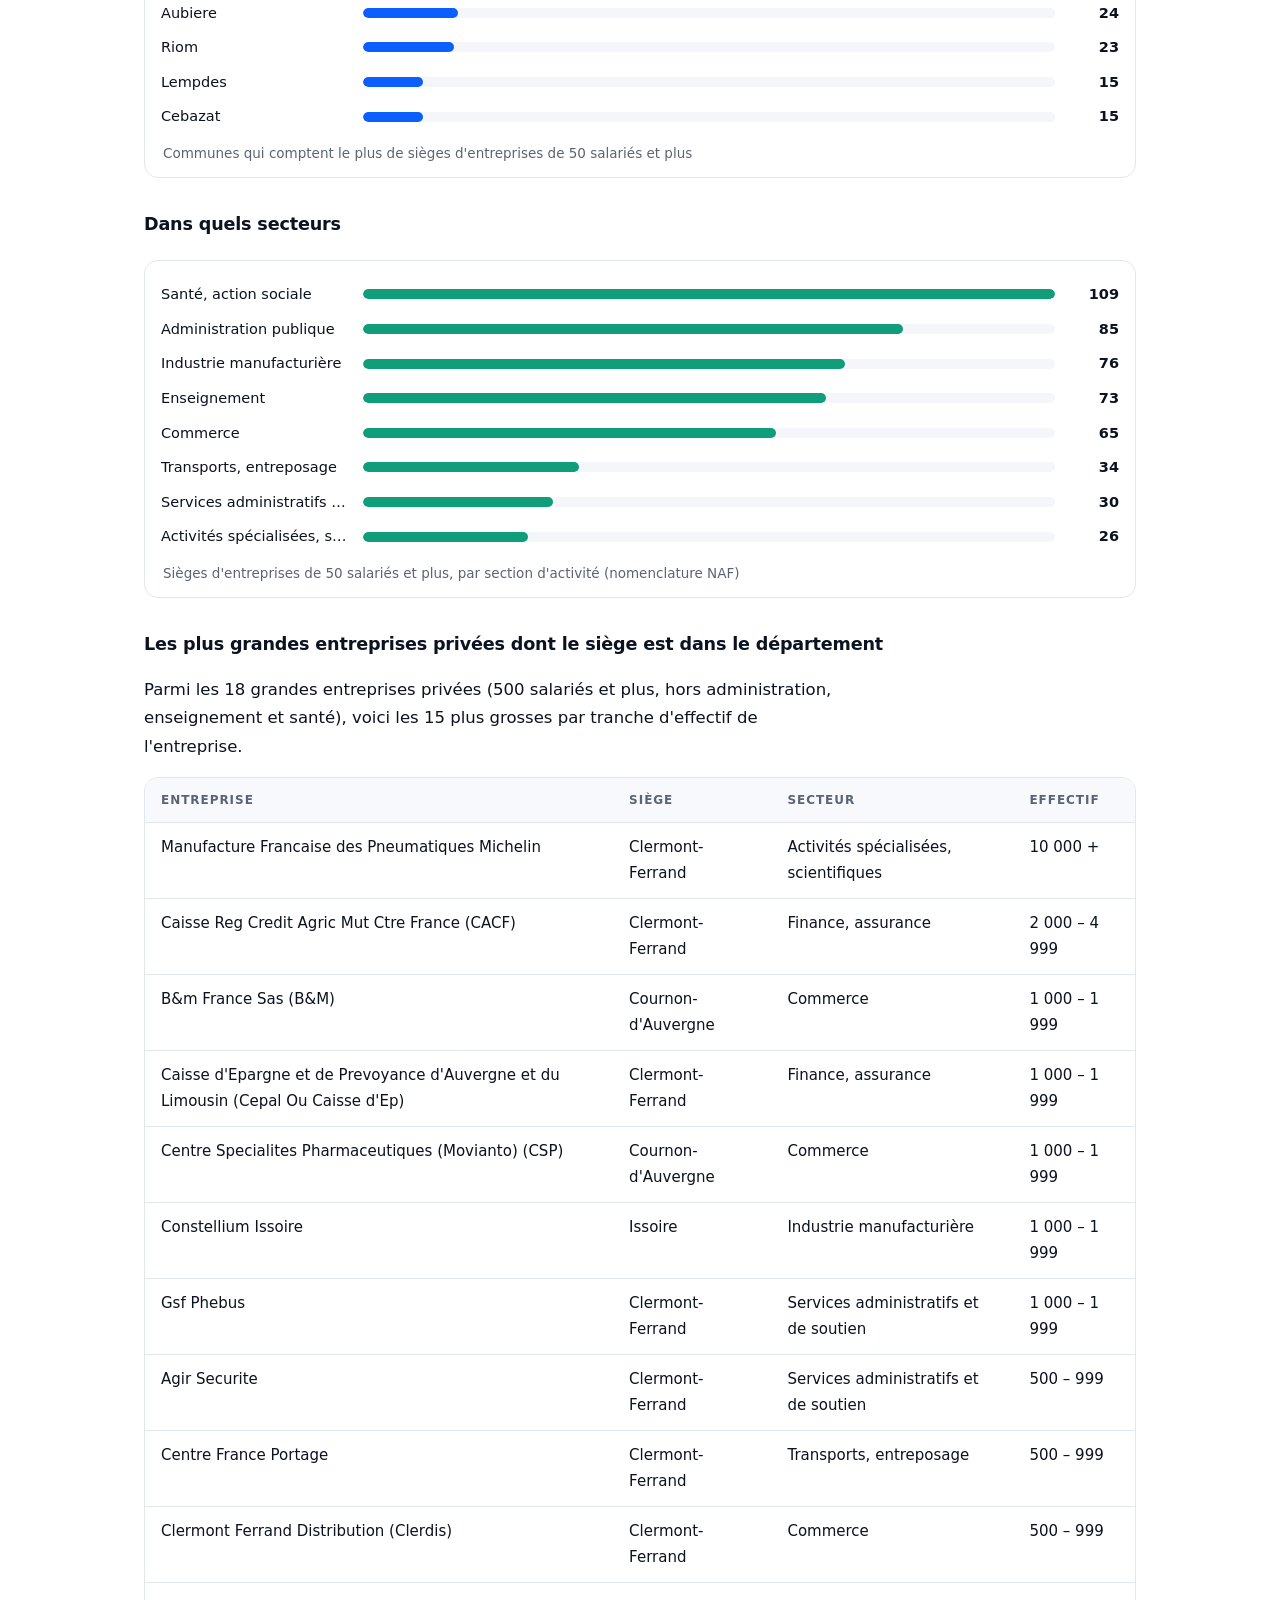
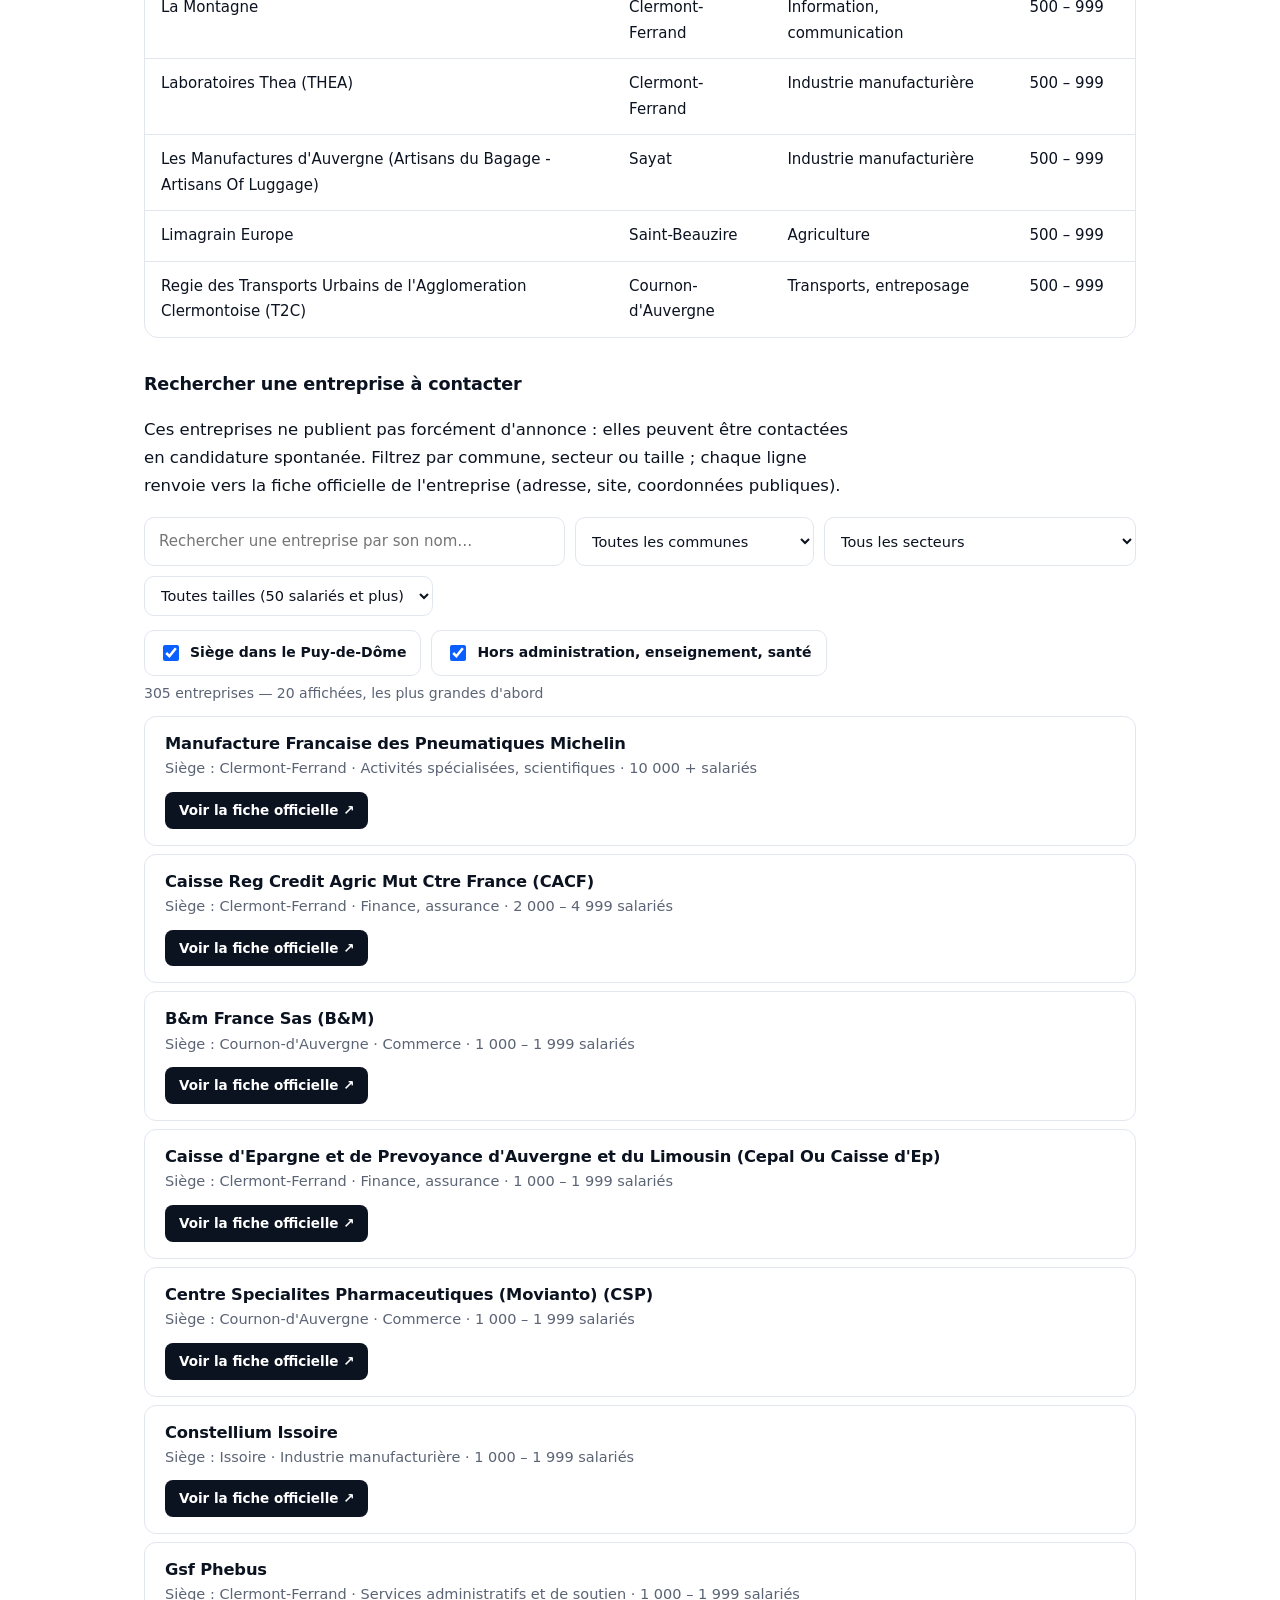
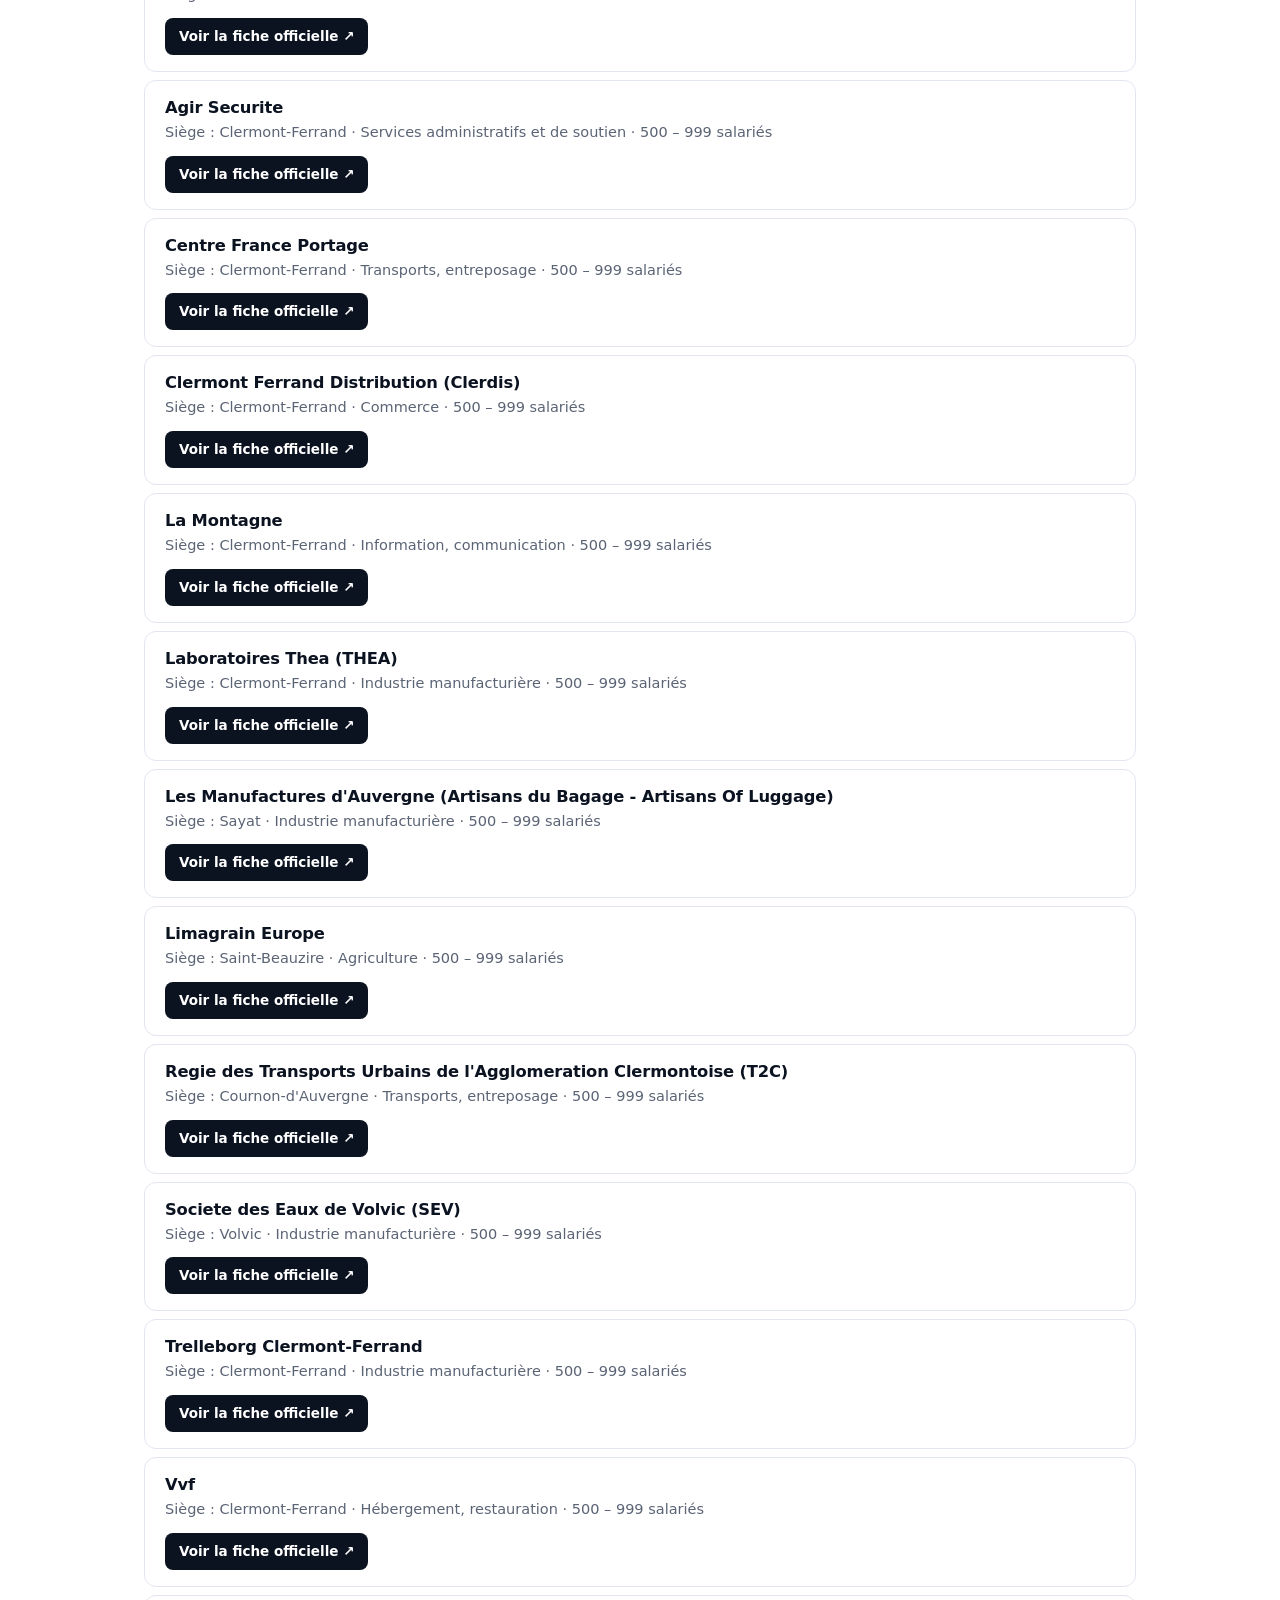
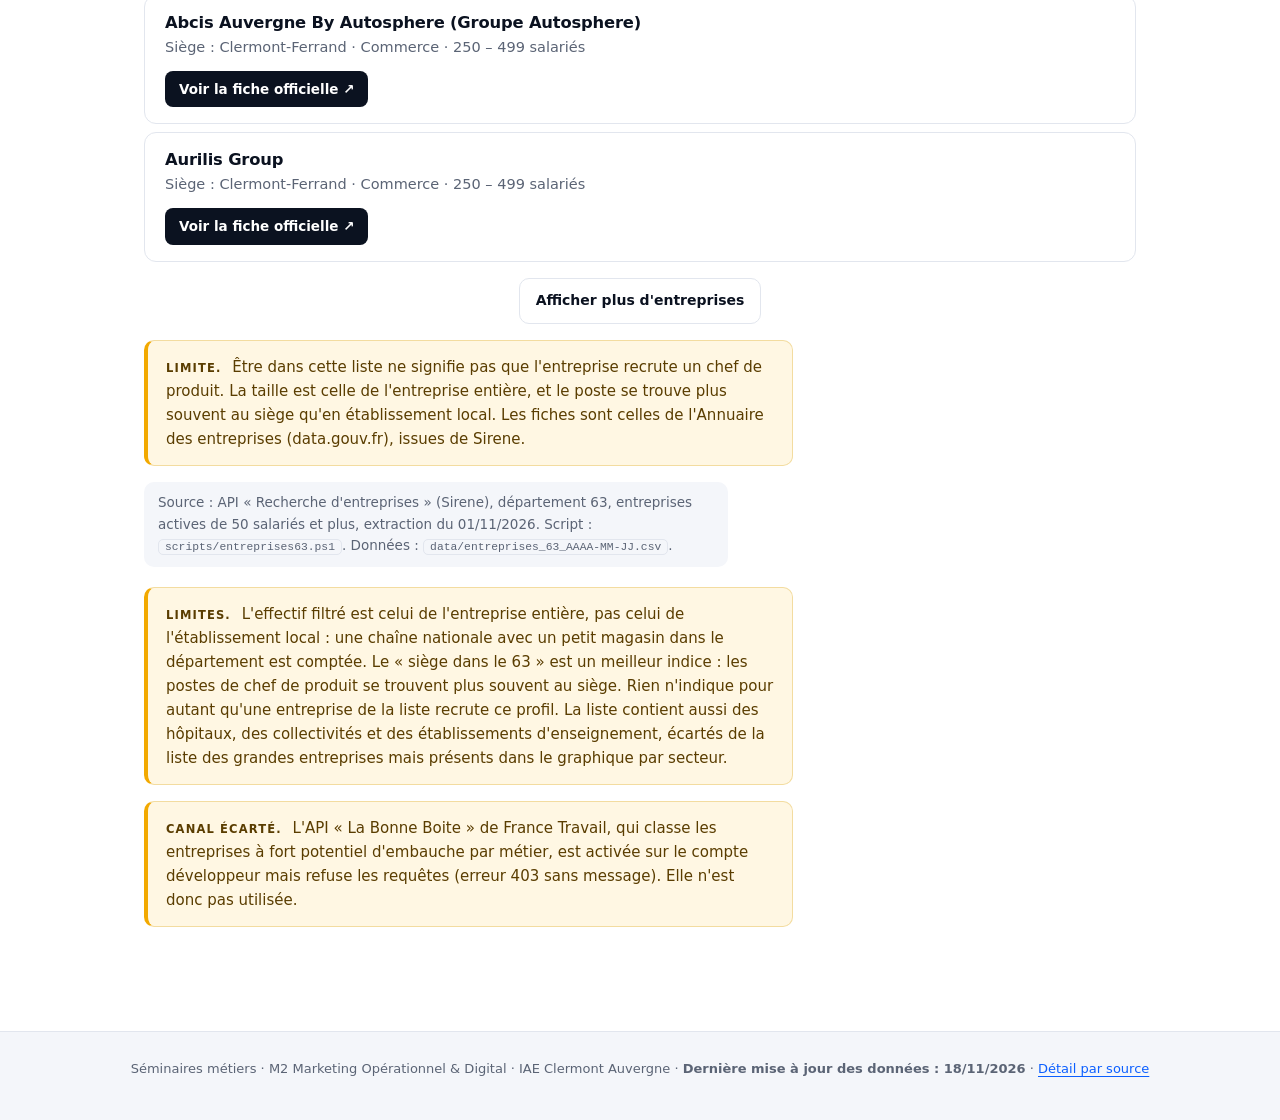
==== commit 51882eb3: "Extraction Adzuna du 18/11 : liste d'annonces a jour, filtre d'anciennete (15 jours par defaut) Co-A" ====
--- a/acteurs.html
+++ b/acteurs.html
@@ -5,7 +5,7 @@
 <meta name="viewport" content="width=device-width, initial-scale=1">
 <title>Acteurs · chef de produit</title>
 <link rel="icon" href="data:image/svg+xml,%3Csvg xmlns='http://www.w3.org/2000/svg' viewBox='0 0 32 32'%3E%3Crect width='32' height='32' rx='7' fill='%230b5fff'/%3E%3C/svg%3E">
-<link rel="stylesheet" href="style.css?v=202611182126">
+<link rel="stylesheet" href="style.css?v=202611182158">
 </head>
 <body>
 <main>
@@ -54,9 +54,9 @@
   <div class="limite"><strong>Limites.</strong> L'effectif filtré est celui de l'entreprise entière, pas celui de l'établissement local : une chaîne nationale avec un petit magasin dans le département est comptée. Le « siège dans le 63 » est un meilleur indice : les postes de chef de produit se trouvent plus souvent au siège. Rien n'indique pour autant qu'une entreprise de la liste recrute ce profil. La liste contient aussi des hôpitaux, des collectivités et des établissements d'enseignement, écartés de la liste des grandes entreprises mais présents dans le graphique par secteur.</div>
   <div class="limite"><strong>Canal écarté.</strong> L'API « La Bonne Boite » de France Travail, qui classe les entreprises à fort potentiel d'embauche par métier, est activée sur le compte développeur mais refuse les requêtes (erreur 403 sans message). Elle n'est donc pas utilisée.</div>
 </main>
-<script src="donnees.js?v=202611182126"></script>
-<script src="entreprises_liste.js?v=202611182126"></script>
-<script src="commun.js?v=202611182126"></script>
+<script src="donnees.js?v=202611182158"></script>
+<script src="entreprises_liste.js?v=202611182158"></script>
+<script src="commun.js?v=202611182158"></script>
 <script>
 (function () {
   var A = window.DONNEES.annonces;
--- a/style.css
+++ b/style.css
@@ -61,7 +61,10 @@
 .accueil .texte { max-width: 66ch; margin-top: 0; }
 .accueil .texte h2 { font-size: 1.2rem; margin: 38px 0 6px; letter-spacing: -.02em; }
 .puces { display: flex; flex-wrap: wrap; gap: 8px; padding: 0; list-style: none; margin: 12px 0 0; }
-.puces li { border: 1px solid var(--trait); padding: 4px 12px; font-size: 14px; border-radius: 999px; background: #fff; font-weight: 500; }
+.puces li { border: 1px solid var(--trait); font-size: 14px; border-radius: 999px; background: #fff; font-weight: 500; transition: border-color .12s, background .12s; }
+.puces li a { display: block; padding: 4px 12px; color: var(--texte); text-decoration: none; }
+.puces li:hover { border-color: var(--accent); background: var(--accent-doux); }
+.puces li:hover a { color: var(--accent); }
 .boutons { display: grid; grid-template-columns: repeat(auto-fill, minmax(290px, 1fr)); gap: 14px; margin: 40px 0 0; }
 .bouton { position: relative; display: block; text-decoration: none; color: var(--texte); padding: 22px 56px 22px 22px; background: #fff; border: 1px solid var(--trait); border-radius: 14px; transition: border-color .15s, transform .15s, box-shadow .15s; }
 .bouton::after { content: "→"; position: absolute; right: 18px; top: 20px; width: 30px; height: 30px; border-radius: 50%; background: var(--bande); color: var(--texte); display: grid; place-items: center; font-size: 1rem; transition: background .15s, color .15s; }
